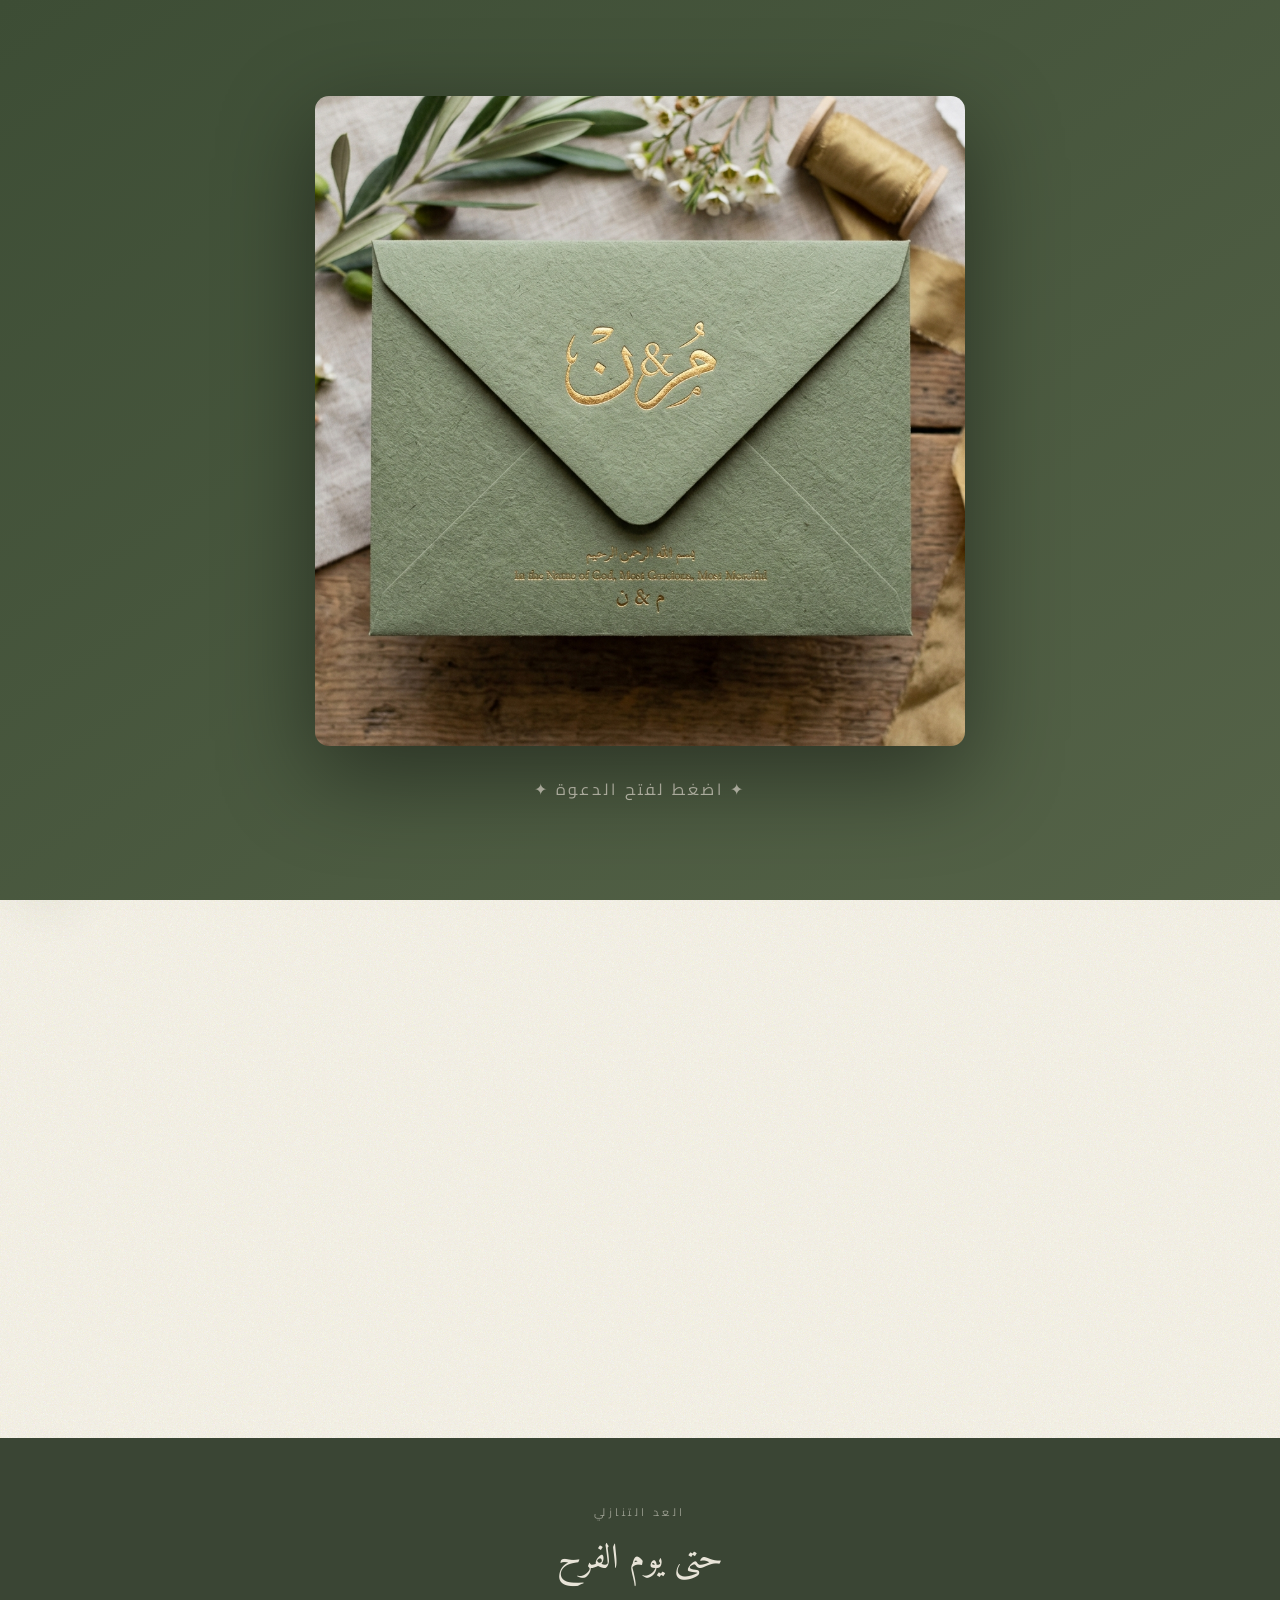
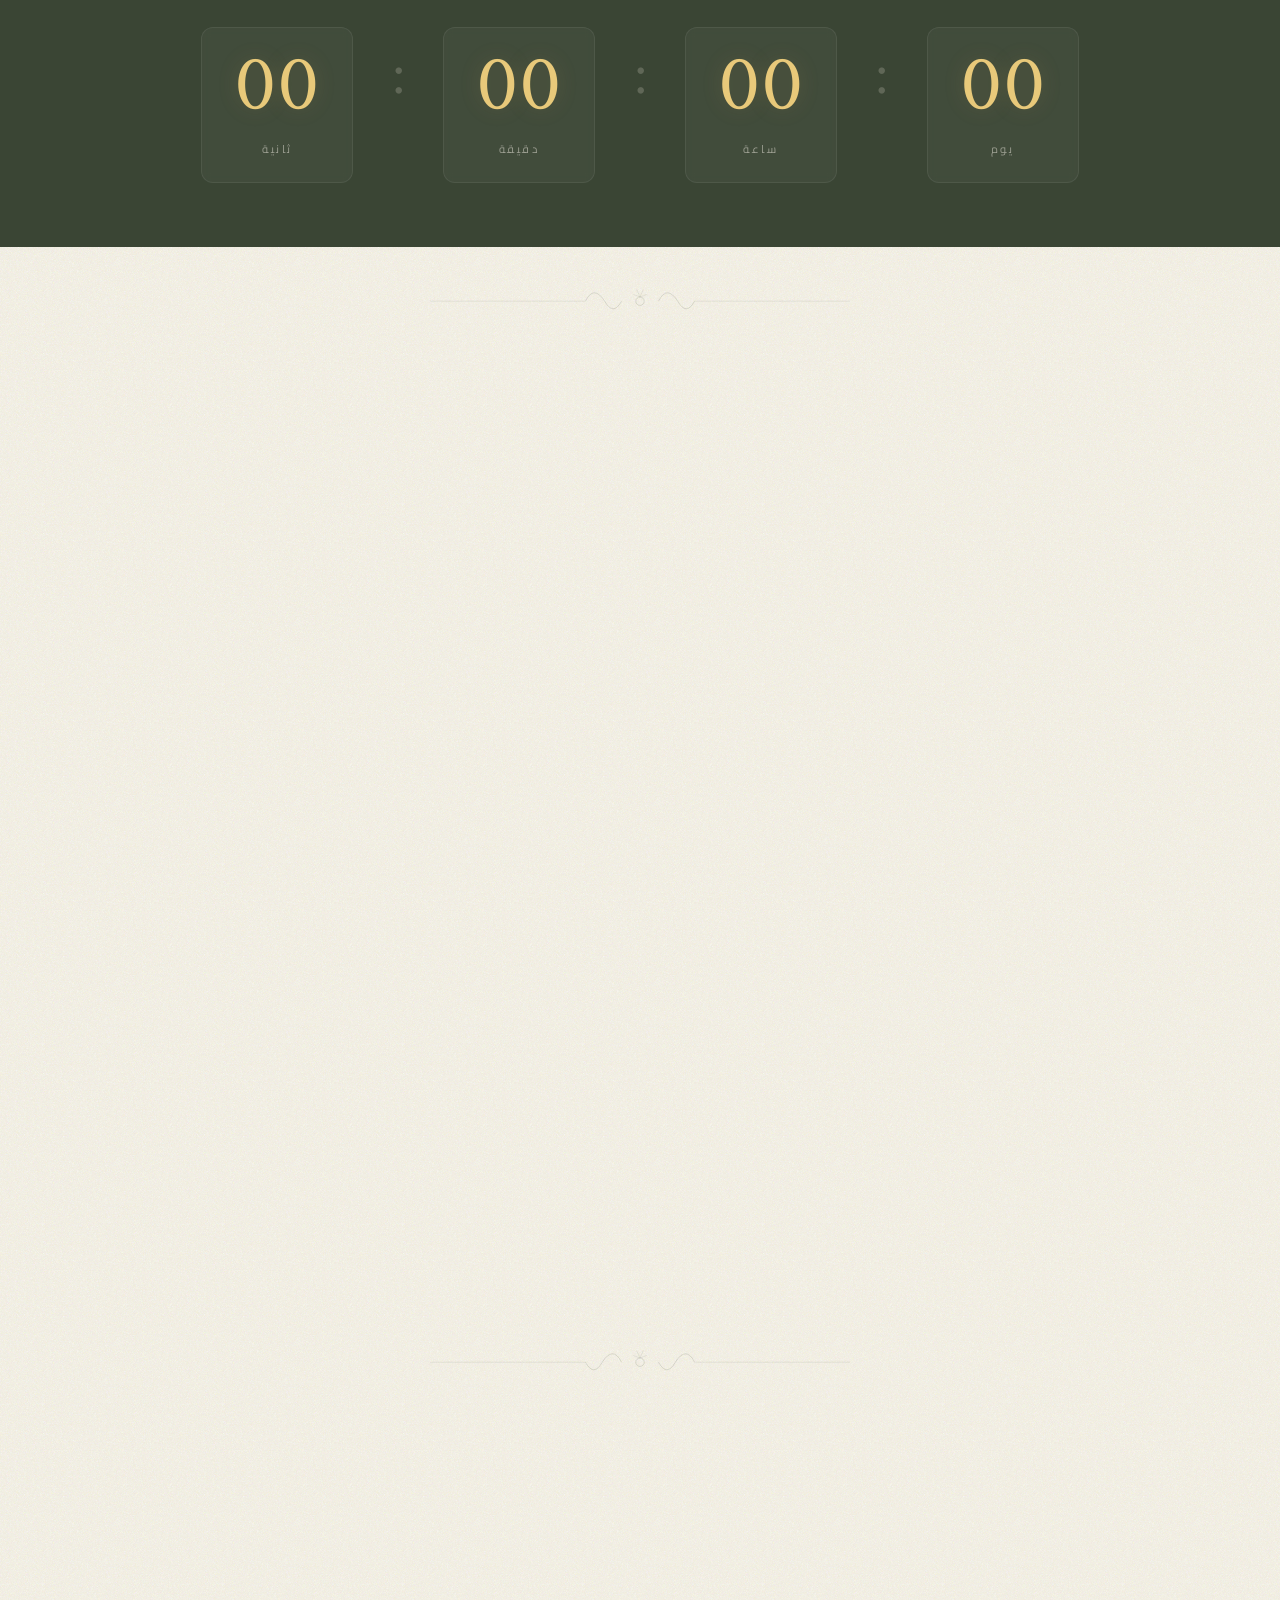
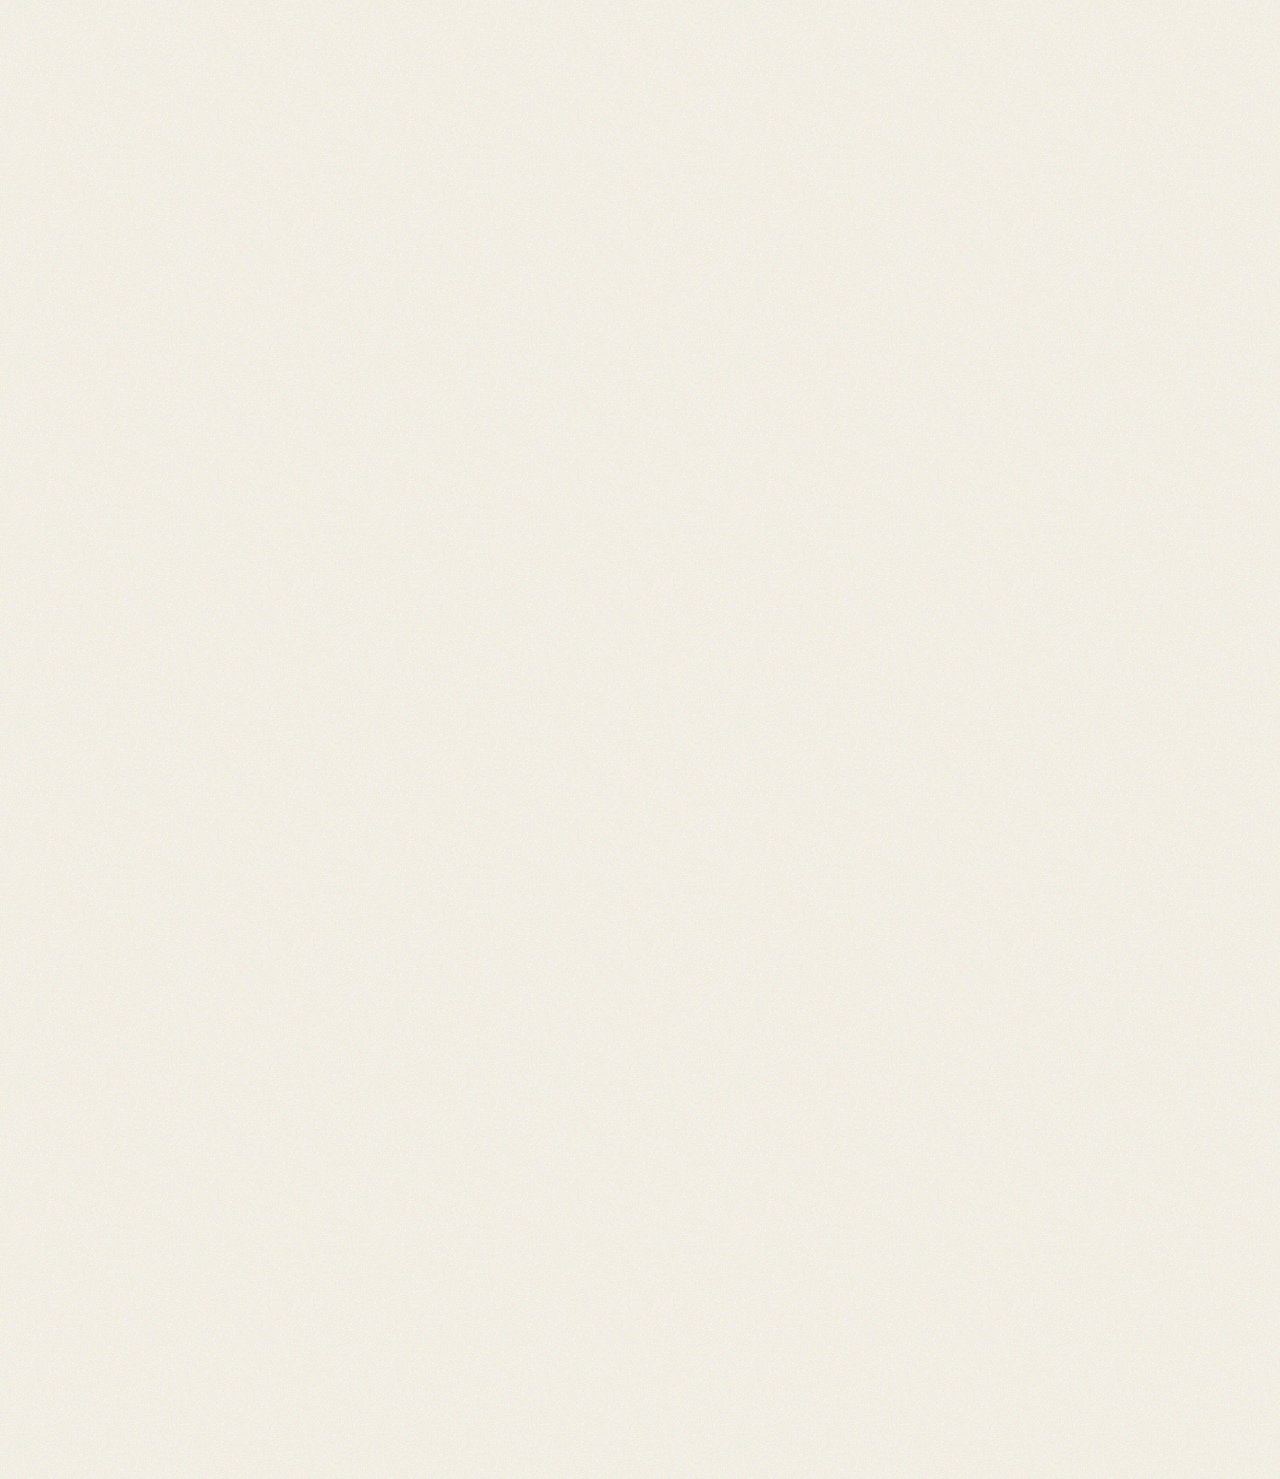
==== index.html @ 053facf9 "Initial commit: Arabic RTL Wedding Invitation" ====
<!DOCTYPE html>
<html lang="ar" dir="rtl" id="html-root">
<head>
  <meta charset="UTF-8" />
  <meta name="viewport" content="width=device-width, initial-scale=1.0, viewport-fit=cover" />
  <title>دعوة زفاف محمد &amp; ندى</title>
  <meta name="description" content="نتشرف بدعوتكم لحضور حفل زفافنا - محمد &amp; ندى — TomorrowLand، بنها" />
  <link rel="preconnect" href="https://fonts.googleapis.com" />
  <link rel="preconnect" href="https://fonts.gstatic.com" crossorigin />
  <link href="https://fonts.googleapis.com/css2?family=Cairo:wght@300;400;600;700&family=Tajawal:wght@300;400;500;700&family=Amiri:ital,wght@0,400;0,700;1,400&family=Cormorant+Garamond:ital,wght@0,300;0,400;1,300;1,400&display=swap" rel="stylesheet" />

  <!-- Ambient wedding music (royalty-free, hosted on CDN) -->
  <audio id="bg-music" loop preload="none">
    <source src="https://www.soundhelix.com/examples/mp3/SoundHelix-Song-1.mp3" type="audio/mpeg" />
  </audio>

  <style>
    /* ══════════════════════════════════════════════
       DESIGN TOKENS
    ══════════════════════════════════════════════ */
    :root {
      /* Day palette */
      --bg:           #ede9db;
      --bg-sec:       #e4e0d0;
      --bg-card:      rgba(237, 233, 219, 0.88);
      --fg:           #3a4534;
      --fg-light:     #62715a;
      --fg-muted:     #8a9a7a;
      --gold:         #b8954a;
      --gold-light:   #d4af6e;
      --gold-glow:    rgba(184,149,74,0.22);

      /* Countdown specific — warm ivory on sage */
      --cd-bg:        #3a4534;
      --cd-num:       #e8c97a;
      --cd-label:     rgba(232,228,216,0.55);
      --cd-sep:       rgba(232,228,216,0.22);
      --cd-title:     #e8e4d8;

      --border:       rgba(58,69,52,0.16);
      --shadow:       0 8px 32px rgba(58,69,52,0.10);
      --shadow-lg:    0 20px 56px rgba(58,69,52,0.16);
      --radius:       14px;
      --font-ar:      'Cairo','Tajawal',sans-serif;
      --font-en:      'Cormorant Garamond','Georgia',serif;
      --font-title:   'Amiri',serif;
      --ease:         cubic-bezier(0.4,0,0.2,1);
      --t:            all 0.5s var(--ease);
    }

    /* Night overrides */
    body.night {
      --bg:           #0c1008;
      --bg-sec:       #111a0e;
      --bg-card:      rgba(14,22,10,0.92);
      --fg:           #dfe8d5;
      --fg-light:     #a8b898;
      --fg-muted:     #6a7a5a;
      --gold:         #d4af6e;
      --gold-light:   #e8c97a;
      --gold-glow:    rgba(212,175,110,0.18);
      --cd-bg:        #0e1a0a;
      --cd-num:       #e8c97a;
      --cd-label:     rgba(180,200,160,0.5);
      --cd-sep:       rgba(180,200,160,0.18);
      --cd-title:     #dfe8d5;
      --border:       rgba(150,180,120,0.12);
      --shadow:       0 8px 32px rgba(0,0,0,0.45);
      --shadow-lg:    0 20px 56px rgba(0,0,0,0.6);
    }

    /* LTR overrides when language = EN */
    html[lang="en"] {
      direction: ltr;
    }
    html[lang="en"] body {
      text-align: left;
      font-family: var(--font-en);
    }

    /* ══════════════════════════════════════════════
       RESET
    ══════════════════════════════════════════════ */
    *, *::before, *::after { box-sizing: border-box; margin: 0; padding: 0; }
    html { scroll-behavior: smooth; -webkit-text-size-adjust: 100%; }
    body {
      font-family: var(--font-ar);
      background-color: var(--bg);
      color: var(--fg);
      direction: rtl;
      text-align: right;
      overflow-x: hidden;
      transition: background-color 0.8s ease, color 0.8s ease;
      background-image: url("data:image/svg+xml,%3Csvg viewBox='0 0 400 400' xmlns='http://www.w3.org/2000/svg'%3E%3Cfilter id='n'%3E%3CfeTurbulence type='fractalNoise' baseFrequency='0.85' numOctaves='4' stitchTiles='stitch'/%3E%3C/filter%3E%3Crect width='100%25' height='100%25' filter='url(%23n)'/%3E%3C/svg%3E");
      background-blend-mode: overlay;
      background-size: 180px;
    }
    img { display: block; max-width: 100%; height: auto; }
    a { color: inherit; text-decoration: none; }

    /* ══════════════════════════════════════════════
       SPLASH SCREEN
    ══════════════════════════════════════════════ */
    #splash {
      position: fixed; inset: 0; z-index: 9999;
      background: linear-gradient(145deg, #3d4d35, #556348);
      display: flex; flex-direction: column;
      align-items: center; justify-content: center;
      cursor: pointer;
      transition: opacity 0.9s var(--ease), transform 0.9s var(--ease);
    }
    #splash.hidden { opacity: 0; pointer-events: none; transform: scale(1.06); }

    .envelope-wrap {
      width: min(650px, 94vw); /* Increased size */
      animation: floatY 3.5s ease-in-out infinite;
      filter: drop-shadow(0 28px 48px rgba(0,0,0,0.45));
    }
    @keyframes floatY {
      0%,100% { transform: translateY(0); }
      50%      { transform: translateY(-14px); }
    }
    .envelope-wrap img { width: 100%; border-radius: 14px; }

    .splash-hint {
      margin-top: 1.8rem;
      color: rgba(228,224,210,0.82);
      font-size: clamp(0.8rem, 2.5vw, 1rem);
      letter-spacing: 0.18em;
      font-family: var(--font-ar);
      animation: blink 2.2s ease-in-out infinite;
    }
    .splash-hint-en { display: none; }
    html[lang="en"] .splash-hint    { display: none; }
    html[lang="en"] .splash-hint-en { display: block; }

    @keyframes blink { 0%,100%{opacity:.45} 50%{opacity:1} }

    /* ══════════════════════════════════════════════
       FLOATING CONTROLS BAR
    ══════════════════════════════════════════════ */
    #controls {
      position: fixed; top: 1rem; left: 1rem;
      z-index: 1000;
      display: flex; align-items: center; gap: 0.4rem;
      background: var(--bg-card);
      border: 1px solid var(--border);
      border-radius: 999px;
      padding: 0.3rem 0.5rem;
      backdrop-filter: blur(10px);
      box-shadow: var(--shadow);
      transition: var(--t);
    }

    .ctrl-btn {
      background: none; border: none; cursor: pointer;
      padding: 0.3rem 0.48rem;
      border-radius: 999px;
      font-size: 0.88rem;
      color: var(--fg-muted);
      font-family: var(--font-ar);
      font-weight: 600;
      line-height: 1;
      transition: var(--t);
      white-space: nowrap;
    }
    .ctrl-btn.active {
      background: var(--fg);
      color: var(--bg);
    }
    .ctrl-sep {
      width: 1px; height: 18px;
      background: var(--border);
      flex-shrink: 0;
    }

    /* Music button — bottom left */
    #music-btn {
      position: fixed; bottom: 1.4rem; left: 1.4rem;
      z-index: 1000;
      width: 2.8rem; height: 2.8rem;
      border-radius: 50%;
      background: var(--fg); color: var(--bg);
      border: none; cursor: pointer;
      display: flex; align-items: center; justify-content: center;
      font-size: 1.05rem;
      box-shadow: var(--shadow-lg);
      transition: var(--t);
    }
    #music-btn:hover { transform: scale(1.1); background: var(--gold); }
    #music-btn.playing { background: var(--gold); }

    /* Music wave animation inside button */
    .music-wave { display: none; gap: 2px; align-items: flex-end; height: 14px; }
    .music-wave span {
      display: block; width: 3px; background: var(--bg);
      border-radius: 2px; animation: wave 0.8s ease-in-out infinite;
    }
    .music-wave span:nth-child(2) { animation-delay: 0.15s; }
    .music-wave span:nth-child(3) { animation-delay: 0.3s; }
    #music-btn.playing .music-wave { display: flex; }
    #music-btn.playing .music-icon { display: none; }
    @keyframes wave {
      0%,100% { height: 4px; } 50% { height: 14px; }
    }

    /* ══════════════════════════════════════════════
       HERO
    ══════════════════════════════════════════════ */
    #hero {
      position: relative;
      min-height: 100svh;
      display: flex; flex-direction: column;
      align-items: center; justify-content: center;
      text-align: center;
      overflow: hidden;
      padding: 2rem 1.5rem 8rem;
    }

    .hero-bg {
      position: absolute; inset: 0;
      background-size: cover;
      background-position: center 30%;
      background-repeat: no-repeat;
      transition: opacity 0.9s ease;
    }
    .hero-bg-day   { background-image: url('venue-day.png');   opacity: 1; }
    .hero-bg-night { background-image: url('venue-night.png'); opacity: 0; }
    body.night .hero-bg-day   { opacity: 0; }
    body.night .hero-bg-night { opacity: 1; }

    #hero::after {
      content: ''; position: absolute; inset: 0;
      background: linear-gradient(to bottom,
        rgba(0,0,0,0.06) 0%, rgba(0,0,0,0.01) 45%, var(--bg) 100%);
      transition: background 0.9s ease;
    }
    body.night #hero::after {
      background: linear-gradient(to bottom,
        rgba(0,0,0,0.40) 0%, rgba(0,0,0,0.18) 45%, var(--bg) 100%);
    }

    .hero-content {
      position: relative; z-index: 2;
      display: flex; flex-direction: column; align-items: center; gap: 1rem;
      padding: 0 1rem;
    }

    .hero-sup {
      font-size: clamp(0.65rem, 2vw, 0.8rem);
      letter-spacing: 0.28em; text-transform: uppercase;
      color: var(--fg-muted); font-weight: 400;
      transition: color 0.8s ease;
    }
    body.night .hero-sup { color: rgba(200,190,155,0.78); }

    .hero-names {
      font-family: var(--font-title);
      font-size: clamp(3rem, 9vw, 6.5rem);
      font-weight: 400; line-height: 1.1;
      color: var(--fg); transition: color 0.8s ease;
    }
    html[lang="en"] .hero-names { font-family: var(--font-en); }
    body.night .hero-names { color: #f0ece0; }

    .hero-amp { color: var(--gold); font-style: italic; }

    .hero-date {
      font-size: clamp(0.7rem, 2vw, 0.82rem);
      letter-spacing: 0.3em; text-transform: uppercase;
      color: var(--fg-muted); font-weight: 400;
    }
    body.night .hero-date { color: rgba(200,190,155,0.65); }

    .hero-divider {
      width: 55px; height: 1px;
      background: var(--gold); opacity: 0.55;
    }

    /* ── Scroll hint ── */
    .scroll-hint {
      position: absolute; bottom: 2.5rem; left: 50%;
      transform: translateX(-50%); z-index: 2;
      display: flex; flex-direction: column; align-items: center; gap: 0.4rem;
      color: var(--fg-muted); font-size: 0.65rem; letter-spacing: 0.18em;
      animation: fadeUp 2s 1.8s both;
    }
    @keyframes fadeUp {
      from { opacity:0; transform: translateX(-50%) translateY(10px); }
      to   { opacity:1; transform: translateX(-50%) translateY(0); }
    }
    .mouse-box {
      width: 20px; height: 32px;
      border: 1.5px solid var(--fg-muted); border-radius: 10px;
      display: flex; align-items: flex-start; justify-content: center;
      padding-top: 4px;
    }
    .mouse-dot {
      width: 2.5px; height: 7px;
      background: var(--fg-muted); border-radius: 2px;
      animation: dotScroll 1.9s ease-in-out infinite;
    }
    @keyframes dotScroll {
      0%   { transform:translateY(0); opacity:1; }
      100% { transform:translateY(10px); opacity:0; }
    }

    /* ══════════════════════════════════════════════
       SECTIONS — COMMON
    ══════════════════════════════════════════════ */
    .section-wrap {
      width: 100%; max-width: 860px;
      margin: 0 auto; padding: 4.5rem 1.5rem;
    }
    .section-label {
      display: block;
      font-size: 0.68rem; letter-spacing: 0.32em;
      text-transform: uppercase;
      color: var(--fg-muted); margin-bottom: 0.9rem;
    }
    .section-title {
      font-family: var(--font-title);
      font-size: clamp(2rem, 5vw, 3.2rem);
      font-weight: 400; line-height: 1.3;
      color: var(--fg); margin-bottom: 0.4rem;
    }
    html[lang="en"] .section-title { font-family: var(--font-en); }

    .ornament {
      display: flex; align-items: center; justify-content: center;
      gap: 1rem; margin: 2rem 0;
    }
    .ornament::before,.ornament::after {
      content:''; height: 1px; width: 55px; background: var(--border);
    }
    .ornament-icon { color: var(--gold); font-size: 1rem; }

    /* Reveal animation */
    .reveal { opacity:0; transform:translateY(28px); transition: opacity 0.8s ease, transform 0.8s ease; }
    .reveal.visible { opacity:1; transform:translateY(0); }

    /* ══════════════════════════════════════════════
       INVITATION TEXT
    ══════════════════════════════════════════════ */
    #invitation { text-align:center; }

    .basmala {
      font-family: var(--font-title);
      font-size: clamp(1.4rem, 4vw, 2rem);
      color: var(--fg); opacity:.82; margin-bottom: 1.8rem;
    }
    .invite-text {
      font-size: clamp(1rem, 2.5vw, 1.15rem);
      color: var(--fg-light); line-height: 2.1;
      max-width: 540px; margin: 0 auto 1.8rem; font-weight: 300;
    }
    .invite-text strong { font-weight:700; color:var(--fg); }
    html[lang="en"] .invite-text { font-family: var(--font-en); font-size: clamp(1rem,2.5vw,1.2rem); }

    /* i18n hidden helpers */
    .ar { } .en { display:none; }
    html[lang="en"] .ar { display:none; }
    html[lang="en"] .en { display:block; }
    html[lang="en"] span.en { display:inline; }
    html[lang="en"] span.ar { display:none; }

    /* ══════════════════════════════════════════════
       COUNTDOWN  ← REDESIGNED
    ══════════════════════════════════════════════ */
    #countdown {
      background: var(--cd-bg);
      padding: 4rem 1.5rem;
      text-align: center;
      transition: background 0.8s ease;
    }

    #countdown .section-label { color: var(--cd-label); }
    #countdown .section-title { color: var(--cd-title); font-size: clamp(1.4rem,4vw,2.2rem); }

    .cd-grid {
      display: flex; justify-content: center; align-items: flex-start;
      gap: clamp(0.6rem, 3vw, 2.4rem);
      margin-top: 2.8rem; flex-wrap: wrap;
    }

    .cd-item {
      display: flex; flex-direction: column; align-items: center;
      gap: 0.5rem;
      background: rgba(255,255,255,0.04);
      border: 1px solid rgba(255,255,255,0.07);
      border-radius: 12px;
      padding: clamp(1rem,2.5vw,1.4rem) clamp(1.2rem,3vw,2rem);
      min-width: clamp(70px,15vw,110px);
      backdrop-filter: blur(4px);
    }

    .cd-num {
      font-family: var(--font-title);
      font-size: clamp(2.6rem, 7vw, 5rem);
      line-height: 1; font-weight:400;
      color: var(--cd-num);
      text-shadow: 0 0 20px var(--gold-glow);
    }

    .cd-lbl {
      font-family: var(--font-ar);
      font-size: clamp(0.58rem, 1.5vw, 0.7rem);
      letter-spacing: 0.22em; text-transform: uppercase;
      color: var(--cd-label); font-weight:400;
    }
    html[lang="en"] .cd-lbl { font-family: var(--font-en); letter-spacing: 0.18em; }

    .cd-sep {
      font-family: var(--font-title);
      font-size: clamp(2rem, 5vw, 3.8rem);
      color: var(--cd-sep);
      margin-top: clamp(1rem, 2.5vw, 1.4rem);
      line-height: 1;
    }

    /* ══════════════════════════════════════════════
       BOTANICAL DIVIDER
    ══════════════════════════════════════════════ */
    .botanical-divider {
      width:100%; overflow:hidden;
      display:flex; align-items:center; justify-content:center;
      padding: 1.8rem 0; opacity:.45;
      color: var(--fg);
    }
    .botanical-svg { width: min(420px, 85vw); }

    /* ══════════════════════════════════════════════
       LOCATION
    ══════════════════════════════════════════════ */
    #location { text-align:center; }

    .location-card {
      background: var(--bg-card);
      border: 1px solid var(--border);
      border-radius: var(--radius);
      padding: clamp(1.5rem,4vw,2.5rem) clamp(1.2rem,4vw,2.2rem);
      backdrop-filter: blur(10px);
      box-shadow: var(--shadow-lg);
      max-width: 540px; margin: 0 auto;
      transition: var(--t);
    }
    .location-card:hover {
      transform: translateY(-4px);
      box-shadow: 0 28px 64px rgba(58,69,52,0.18);
    }

    .venue-img-wrap {
      width:100%; border-radius: 10px; overflow:hidden;
      margin-bottom: 1.5rem;
    }
    .venue-img-wrap img {
      width:100%; height: clamp(150px,30vw,220px);
      object-fit:cover; border-radius:10px;
      transition: opacity 0.5s ease;
    }

    .venue-name {
      font-family: var(--font-title);
      font-size: clamp(1.7rem,5vw,2.3rem);
      color: var(--fg); font-weight:400;
      margin-bottom: 0.5rem;
    }

    .venue-address {
      font-size: clamp(0.9rem,2.5vw,1rem);
      color: var(--fg-light); line-height:1.8;
      margin-bottom: 1.2rem;
    }

    .venue-time {
      display:flex; align-items:center; justify-content:center;
      gap: 0.5rem;
      font-size: clamp(0.82rem,2vw,0.92rem);
      color: var(--fg-muted); margin-bottom: 1.8rem;
    }

    .btn-map {
      display:inline-flex; align-items:center; gap: 0.5rem;
      background: var(--fg); color: var(--bg);
      padding: 0.78rem clamp(1.4rem,4vw,2.2rem);
      border-radius: 999px;
      font-family: var(--font-ar); font-size: clamp(0.82rem,2vw,0.92rem);
      font-weight:600; letter-spacing:0.04em;
      transition: var(--t);
    }
    .btn-map:hover { background: var(--gold); color:#fff; transform:translateY(-2px); }

    /* ══════════════════════════════════════════════
       TIMELINE
    ══════════════════════════════════════════════ */
    #timeline { text-align:center; }

    .timeline-icon { font-size: clamp(2.5rem,6vw,3.5rem); opacity:.55; margin-bottom:1rem; }

    .timeline-list {
      display:flex; flex-direction:column; align-items:center;
      margin-top: 2.5rem;
      max-width: 480px; margin-left:auto; margin-right:auto;
    }

    .tl-item {
      display:flex; flex-direction:column; align-items:center; text-align:center;
    }
    .tl-time {
      font-size: clamp(0.68rem,1.8vw,0.78rem);
      letter-spacing:0.22em; color:var(--fg-muted);
      margin-bottom:0.28rem; font-weight:400;
    }
    .tl-name {
      font-size: clamp(1.05rem,3vw,1.28rem);
      font-weight:600; color:var(--fg); margin-bottom:0.22rem;
    }
    .tl-desc {
      font-size: clamp(0.82rem,2vw,0.92rem);
      color:var(--fg-muted); font-weight:300;
    }
    .tl-line { width:1px; height:48px; background:var(--border); margin:0.75rem 0; }

    /* ══════════════════════════════════════════════
       CLOSING
    ══════════════════════════════════════════════ */
    #closing { text-align:center; padding-bottom: 5rem; }

    .closing-names {
      font-family:var(--font-title);
      font-size: clamp(1.8rem,5vw,3rem);
      color:var(--gold); margin-bottom:.8rem;
    }
    .closing-line { width:70px; height:1px; background:var(--gold); margin:1.4rem auto; opacity:.4; }
    .closing-quote {
      font-family:var(--font-title);
      font-size: clamp(1.1rem,3vw,1.6rem);
      color:var(--fg); font-style:italic;
      line-height:1.85; max-width:480px;
      margin:0 auto 1.6rem; opacity:.78;
    }
    html[lang="en"] .closing-quote { font-family:var(--font-en); }
    .closing-meta { font-size: clamp(0.75rem,2vw,0.85rem); color:var(--fg-muted); letter-spacing:0.15em; }
    .closing-meta + .closing-meta { margin-top:0.35rem; }

    /* ══════════════════════════════════════════════
       RESPONSIVE BREAKPOINTS
    ══════════════════════════════════════════════ */

    /* ── Mobile (≤ 480px) ── */
    @media (max-width: 480px) {
      .section-wrap { padding: 3rem 1.1rem; }
      #countdown    { padding: 3rem 1rem; }
      #closing      { padding-bottom: 4rem; }
      .cd-item      { padding: 0.9rem 1rem; min-width: 62px; }
      .cd-grid      { gap: 0.4rem; }
      .location-card { padding: 1.4rem 1.1rem; }
      .hero-content { gap: 0.8rem; }
      .envelope-wrap { width: 92vw; }
      #controls { top: 0.7rem; left: 0.7rem; padding: 0.25rem 0.4rem; }
      .ctrl-btn { font-size: 0.78rem; padding: 0.28rem 0.4rem; }
    }

    /* ── Tablet (481px – 768px) ── */
    @media (min-width: 481px) and (max-width: 768px) {
      .section-wrap { padding: 4rem 1.4rem; }
      .cd-item      { min-width: 80px; }
      .location-card { max-width: 90%; }
      .closing-quote { font-size: 1.2rem; }
    }

    /* ── Tablet landscape / small laptop (769px – 1024px) ── */
    @media (min-width: 769px) and (max-width: 1024px) {
      .section-wrap   { padding: 5rem 2rem; max-width: 800px; }
      .location-card  { max-width: 500px; }
      .cd-grid        { gap: 1.6rem; }
    }

    /* ── Desktop (1025px +) ── */
    @media (min-width: 1025px) {
      .section-wrap { padding: 5.5rem 2.5rem; }
      .cd-item      { min-width: 110px; }
    }

    /* ── Very large screens (1440px+) ── */
    @media (min-width: 1440px) {
      .section-wrap { max-width: 960px; }
    }

    /* ── Safe area (notched phones) ── */
    @supports (padding: env(safe-area-inset-bottom)) {
      #music-btn {
        bottom: calc(1.4rem + env(safe-area-inset-bottom));
        left:   calc(1.4rem + env(safe-area-inset-left));
      }
    }

    /* ══════════════════════════════════════════════
       UTILITIES
    ══════════════════════════════════════════════ */
    .mt-1 { margin-top: 0.5rem; }
    .text-center { text-align:center; }
  </style>
</head>

<body>

<!-- ══ AUDIO ══ -->
<audio id="bg-music" loop preload="none">
  <!-- Calm classical piano string track -->
  <source src="https://cdn.pixabay.com/download/audio/2022/02/07/audio_6a3fc26ea3.mp3" type="audio/mpeg" />
</audio>

<!-- ══ SPLASH ══ -->
<div id="splash">
  <div class="envelope-wrap">
    <img src="envelope.png" alt="دعوة زفاف" />
  </div>
  <p class="splash-hint ar">✦ اضغط لفتح الدعوة ✦</p>
  <p class="splash-hint-en en">✦ Tap to open the invitation ✦</p>
</div>

<!-- ══ FLOATING CONTROLS ══ -->
<div id="controls">
  <!-- Theme -->
  <button class="ctrl-btn active" id="btn-day"   aria-label="وضع النهار">☀️</button>
  <button class="ctrl-btn"        id="btn-night" aria-label="وضع الليل">🌙</button>
  <div class="ctrl-sep"></div>
  <!-- Language -->
  <button class="ctrl-btn active" id="btn-ar" aria-label="عربي">ع</button>
  <button class="ctrl-btn"        id="btn-en" aria-label="English">EN</button>
</div>

<!-- Music button -->
<button id="music-btn" aria-label="تشغيل الموسيقى">
  <span class="music-icon">🎵</span>
  <span class="music-wave" aria-hidden="true">
    <span></span><span></span><span></span>
  </span>
</button>

<!-- ══ HERO ══ -->
<section id="hero">
  <div class="hero-bg hero-bg-day"></div>
  <div class="hero-bg hero-bg-night"></div>

  <div class="hero-content reveal">
    <span class="hero-sup ar">نتشرف بدعوتكم لحضور حفل زفافنا</span>
    <span class="hero-sup en">We joyfully invite you to celebrate our wedding</span>
    <div class="hero-divider"></div>
    <h1 class="hero-names">
      <span class="ar">محمد <span class="hero-amp">&amp;</span> ندى</span>
      <span class="en">Mohamed <span class="hero-amp">&amp;</span> Nada</span>
    </h1>
    <div class="hero-divider"></div>
    <span class="hero-date ar">السبت &nbsp;·&nbsp; ٤ أبريل ٢٠٢٦</span>
    <span class="hero-date en">Saturday &nbsp;·&nbsp; April 4, 2026</span>
  </div>

  <div class="scroll-hint">
    <div class="mouse-box"><div class="mouse-dot"></div></div>
    <span class="ar">اسحب للأسفل</span>
    <span class="en">Scroll down</span>
  </div>
</section>

<!-- ══ INVITATION TEXT ══ -->
<section id="invitation">
  <div class="section-wrap reveal">
    <p class="basmala ar">﷽</p>
    <p class="basmala en" style="font-family:var(--font-en);font-style:italic;opacity:.7">In the name of God, the Most Gracious</p>
    <div class="ornament"><span class="ornament-icon">✦</span></div>

    <p class="invite-text ar">
      لفرحنا اليوم ندعوكم، بالطيب والورد نلاقيكم،<br />
      وبالحب والخير نشكر تهانيكم
    </p>
    <p class="invite-text en">
      With joy in our hearts, we invite you to share<br />
      in the celebration of our most special day.
    </p>

    <p class="invite-text ar">
      يسعدنا أن نشارككم فرحة <strong>عقد قراننا</strong><br />
      ونتمنى أن تكونوا معنا في هذه اللحظة الجميلة
    </p>
    <p class="invite-text en">
      We are honored to share the joy of our <strong>wedding</strong><br />
      and hope to celebrate together with you.
    </p>
  </div>
</section>

<!-- ══ COUNTDOWN ══ -->
<div id="countdown">
  <span class="section-label ar">العد التنازلي</span>
  <span class="section-label en">Countdown</span>
  <h2 class="section-title ar">حتى يوم الفرح</h2>
  <h2 class="section-title en">Until Our Special Day</h2>

  <div class="cd-grid">
    <div class="cd-item">
      <span class="cd-num" id="cd-days">00</span>
      <span class="cd-lbl ar">يوم</span>
      <span class="cd-lbl en">Days</span>
    </div>
    <span class="cd-sep">:</span>
    <div class="cd-item">
      <span class="cd-num" id="cd-hours">00</span>
      <span class="cd-lbl ar">ساعة</span>
      <span class="cd-lbl en">Hours</span>
    </div>
    <span class="cd-sep">:</span>
    <div class="cd-item">
      <span class="cd-num" id="cd-mins">00</span>
      <span class="cd-lbl ar">دقيقة</span>
      <span class="cd-lbl en">Minutes</span>
    </div>
    <span class="cd-sep">:</span>
    <div class="cd-item">
      <span class="cd-num" id="cd-secs">00</span>
      <span class="cd-lbl ar">ثانية</span>
      <span class="cd-lbl en">Seconds</span>
    </div>
  </div>
</div>

<!-- ══ BOTANICAL DIVIDER ══ -->
<div class="botanical-divider">
  <svg class="botanical-svg" viewBox="0 0 500 60" fill="none" xmlns="http://www.w3.org/2000/svg">
    <line x1="0" y1="30" x2="185" y2="30" stroke="currentColor" stroke-opacity="0.28" stroke-width="0.8"/>
    <path d="M185 30 Q195 10 208 30 Q218 48 228 30" stroke="currentColor" stroke-opacity="0.38" stroke-width="1" fill="none"/>
    <circle cx="250" cy="30" r="5" fill="none" stroke="currentColor" stroke-opacity="0.38" stroke-width="1"/>
    <path d="M250 25 L254 16 M250 25 L246 16 M250 25 L258 22 M250 25 L242 22" stroke="currentColor" stroke-opacity="0.28" stroke-width="0.8"/>
    <path d="M272 30 Q282 10 295 30 Q305 48 315 30" stroke="currentColor" stroke-opacity="0.38" stroke-width="1" fill="none"/>
    <line x1="315" y1="30" x2="500" y2="30" stroke="currentColor" stroke-opacity="0.28" stroke-width="0.8"/>
  </svg>
</div>

<!-- ══ LOCATION ══ -->
<section id="location">
  <div class="section-wrap reveal">
    <span class="section-label ar">المكان والموعد</span>
    <span class="section-label en">Venue &amp; Date</span>
    <h2 class="section-title ar">كل ما تحتاج معرفته</h2>
    <h2 class="section-title en">Everything You Need to Know</h2>

    <div class="ornament"><span class="ornament-icon">✦</span></div>

    <div class="location-card reveal">
      <div class="venue-img-wrap">
        <img src="venue-day.png" alt="TomorrowLand" id="venue-img" />
      </div>

      <div class="venue-name">TomorrowLand</div>
      <p class="venue-address ar">
        بنها — الفلل<br />آخر شارع كوبري الفحص
      </p>
      <p class="venue-address en">
        Banha – Al-Fila District<br />End of Kobri Al-Fahss Street
      </p>

      <div class="venue-time">
        <span>🗓️</span>
        <span class="ar">السبت ٤ أبريل ٢٠٢٦ &nbsp;·&nbsp; الساعة ٥ مساءً</span>
        <span class="en">Saturday, April 4, 2026 &nbsp;·&nbsp; 5:00 PM</span>
      </div>

      <a
        href="https://maps.app.goo.gl/NnbBsHoTM3hTQ3tW8"
        target="_blank"
        rel="noopener noreferrer"
        class="btn-map"
      >
        📍 &nbsp;<span class="ar">خريطة الموقع</span><span class="en">Open in Maps</span>
      </a>
    </div>
  </div>
</section>

<!-- ══ BOTANICAL DIVIDER (flipped) ══ -->
<div class="botanical-divider" style="transform:scaleX(-1)">
  <svg class="botanical-svg" viewBox="0 0 500 60" fill="none" xmlns="http://www.w3.org/2000/svg">
    <line x1="0" y1="30" x2="185" y2="30" stroke="currentColor" stroke-opacity="0.28" stroke-width="0.8"/>
    <path d="M185 30 Q195 10 208 30 Q218 48 228 30" stroke="currentColor" stroke-opacity="0.38" stroke-width="1" fill="none"/>
    <circle cx="250" cy="30" r="5" fill="none" stroke="currentColor" stroke-opacity="0.38" stroke-width="1"/>
    <path d="M250 25 L254 16 M250 25 L246 16 M250 25 L258 22 M250 25 L242 22" stroke="currentColor" stroke-opacity="0.28" stroke-width="0.8"/>
    <path d="M272 30 Q282 10 295 30 Q305 48 315 30" stroke="currentColor" stroke-opacity="0.38" stroke-width="1" fill="none"/>
    <line x1="315" y1="30" x2="500" y2="30" stroke="currentColor" stroke-opacity="0.28" stroke-width="0.8"/>
  </svg>
</div>

<!-- ══ TIMELINE ══ -->
<section id="timeline">
  <div class="section-wrap reveal">
    <div class="timeline-icon">💍</div>
    <span class="section-label ar">ما أعددناه لكم</span>
    <span class="section-label en">What We've Planned for You</span>
    <h2 class="section-title ar">برنامج الحفل</h2>
    <h2 class="section-title en">Order of the Day</h2>

    <div class="timeline-list">

      <div class="tl-item reveal">
        <span class="tl-time">٥:٠٠ PM</span>
        <span class="tl-name ar">الاستقبال والترحيب</span>
        <span class="tl-name en">Arrival &amp; Welcome</span>
        <span class="tl-desc ar">نرحب بضيوفنا الكرام</span>
        <span class="tl-desc en">Welcoming our beloved guests</span>
      </div>

      <div class="tl-line"></div>

      <div class="tl-item reveal">
        <span class="tl-time">٥:٣٠ PM</span>
        <span class="tl-name ar">عقد الزواج</span>
        <span class="tl-name en">Wedding Ceremony</span>
        <span class="tl-desc ar">حفل عقد القران الرسمي</span>
        <span class="tl-desc en">The official marriage ceremony</span>
      </div>

      <div class="tl-line"></div>

      <div class="tl-item reveal">
        <span class="tl-time">٦:٠٠ PM</span>
        <span class="tl-name ar">العشاء والاحتفال</span>
        <span class="tl-name en">Dinner &amp; Celebration</span>
        <span class="tl-desc ar">مائدة غنية وأجواء احتفالية مميزة</span>
        <span class="tl-desc en">A lavish dinner with festive atmosphere</span>
      </div>

      <div class="tl-line"></div>

      <div class="tl-item reveal">
        <span class="tl-time">٨:٠٠ PM</span>
        <span class="tl-name ar">السهرة والموسيقى</span>
        <span class="tl-name en">Evening &amp; Music</span>
        <span class="tl-desc ar">حفلة رقص وسهرة لا تُنسى</span>
        <span class="tl-desc en">Dancing and an unforgettable night</span>
      </div>

    </div>
  </div>
</section>

<!-- ══ CLOSING ══ -->
<section id="closing">
  <div class="section-wrap reveal">
    <div class="closing-names ar">محمد &amp; ندى</div>
    <div class="closing-names en">Mohamed &amp; Nada</div>
    <div class="closing-line"></div>
    <p class="closing-quote ar">"ومن آياته أن خلق لكم من أنفسكم أزواجاً لتسكنوا إليها"</p>
    <p class="closing-quote en">"And of His signs is that He created for you mates that you may find tranquility in them"</p>
    <div class="closing-line"></div>
    <p class="closing-meta ar">السبت ٤ أبريل ٢٠٢٦ — الساعة ٥ مساءً</p>
    <p class="closing-meta en">Saturday, April 4, 2026 — 5:00 PM</p>
    <p class="closing-meta mt-1">TomorrowLand · بنها · الفلل</p>
    
    <!-- Credit Link -->
    <div style="margin-top: 4rem; font-family: var(--font-en); font-size: 0.85rem; color: var(--fg-muted); letter-spacing: 0.05em; opacity: 0.8;">
      by: <a href="https://abdosaidedle-pixel.github.io/Portofolio-Abdo-main/" target="_blank" style="color: var(--gold); text-decoration: underline;">Abdo said</a>
    </div>
  </div>
</section>

<!-- ══ JAVASCRIPT ══ -->
<script>
(function () {
  'use strict';

  /* ── DOM refs ── */
  const splash    = document.getElementById('splash');
  const htmlRoot  = document.getElementById('html-root');
  const btnDay    = document.getElementById('btn-day');
  const btnNight  = document.getElementById('btn-night');
  const btnAr     = document.getElementById('btn-ar');
  const btnEn     = document.getElementById('btn-en');
  const venueImg  = document.getElementById('venue-img');
  const musicBtn  = document.getElementById('music-btn');
  const bgMusic   = document.getElementById('bg-music');

  /* ── Splash ── */
  splash.addEventListener('click', openInvitation);
  splash.addEventListener('touchend', openInvitation, { passive: true });

  function openInvitation () {
    splash.classList.add('hidden');
    setTimeout(() => { splash.style.display = 'none'; }, 900);
    initReveal();
    // Try to start music on first user interaction
    tryPlayMusic();
  }

  /* ── Theme toggle ── */
  btnDay.addEventListener('click', () => setTheme('day'));
  btnNight.addEventListener('click', () => setTheme('night'));

  function setTheme (mode) {
    if (mode === 'night') {
      document.body.classList.add('night');
      btnNight.classList.add('active');
      btnDay.classList.remove('active');
      if (venueImg) venueImg.src = 'venue-night.png';
    } else {
      document.body.classList.remove('night');
      btnDay.classList.add('active');
      btnNight.classList.remove('active');
      if (venueImg) venueImg.src = 'venue-day.png';
    }
  }

  /* ── Language toggle ── */
  btnAr.addEventListener('click', () => setLang('ar'));
  btnEn.addEventListener('click', () => setLang('en'));

  function setLang (lang) {
    htmlRoot.setAttribute('lang', lang);
    htmlRoot.setAttribute('dir', lang === 'en' ? 'ltr' : 'rtl');
    document.body.style.direction  = lang === 'en' ? 'ltr' : 'rtl';
    document.body.style.textAlign  = lang === 'en' ? 'left' : 'right';
    document.body.style.fontFamily = lang === 'en'
      ? "var(--font-en)"
      : "var(--font-ar)";

    if (lang === 'en') {
      btnEn.classList.add('active');
      btnAr.classList.remove('active');
      // Move controls to right side for LTR
      document.getElementById('controls').style.left  = 'auto';
      document.getElementById('controls').style.right = '1rem';
      musicBtn.style.left  = 'auto';
      musicBtn.style.right = '1.4rem';
      document.title = 'Wedding Invitation — Mohamed & Nada';
    } else {
      btnAr.classList.add('active');
      btnEn.classList.remove('active');
      document.getElementById('controls').style.right = 'auto';
      document.getElementById('controls').style.left  = '1rem';
      musicBtn.style.right = 'auto';
      musicBtn.style.left  = '1.4rem';
      document.title = 'دعوة زفاف محمد & ندى';
    }
  }

  /* ── Countdown ── */
  const WEDDING = new Date('2026-04-04T17:00:00+02:00'); // Cairo time (UTC+2)

  function pad (n) { return String(Math.max(0,n)).padStart(2,'0'); }

  function tick () {
    const diff = WEDDING - Date.now();
    if (diff <= 0) {
      ['cd-days','cd-hours','cd-mins','cd-secs'].forEach(id =>
        document.getElementById(id).textContent = '00');
      return;
    }
    document.getElementById('cd-days').textContent  = pad(Math.floor(diff / 86400000));
    document.getElementById('cd-hours').textContent = pad(Math.floor(diff % 86400000 / 3600000));
    document.getElementById('cd-mins').textContent  = pad(Math.floor(diff % 3600000 / 60000));
    document.getElementById('cd-secs').textContent  = pad(Math.floor(diff % 60000 / 1000));
  }
  tick();
  setInterval(tick, 1000);

  /* ── Music ── */
  let musicOn = false;

  musicBtn.addEventListener('click', () => {
    musicOn ? pauseMusic() : tryPlayMusic();
  });

  function tryPlayMusic () {
    if (musicOn) return;
    bgMusic.volume = 0.35;
    bgMusic.play().then(() => {
      musicOn = true;
      musicBtn.classList.add('playing');
    }).catch(() => {
      // Autoplay blocked — user needs another click interaction
    });
  }

  function pauseMusic () {
    bgMusic.pause();
    musicOn = false;
    musicBtn.classList.remove('playing');
  }

  /* Music fades in gradually */
  bgMusic.addEventListener('play', () => {
    bgMusic.volume = 0;
    let vol = 0;
    const fadeIn = setInterval(() => {
      vol = Math.min(vol + 0.01, 0.35);
      bgMusic.volume = vol;
      if (vol >= 0.35) clearInterval(fadeIn);
    }, 80);
  });

  /* ── Scroll Reveal ── */
  function initReveal () {
    const io = new IntersectionObserver(entries => {
      entries.forEach(e => {
        if (e.isIntersecting) {
          e.target.classList.add('visible');
          io.unobserve(e.target);
        }
      });
    }, { threshold: 0.1 });
    document.querySelectorAll('.reveal').forEach(el => io.observe(el));
  }

  /* Re-run if splash already dismissed (e.g. hot-reload) */
  window.addEventListener('load', () => {
    if (splash.style.display === 'none') initReveal();
  });

})();
</script>

</body>
</html>
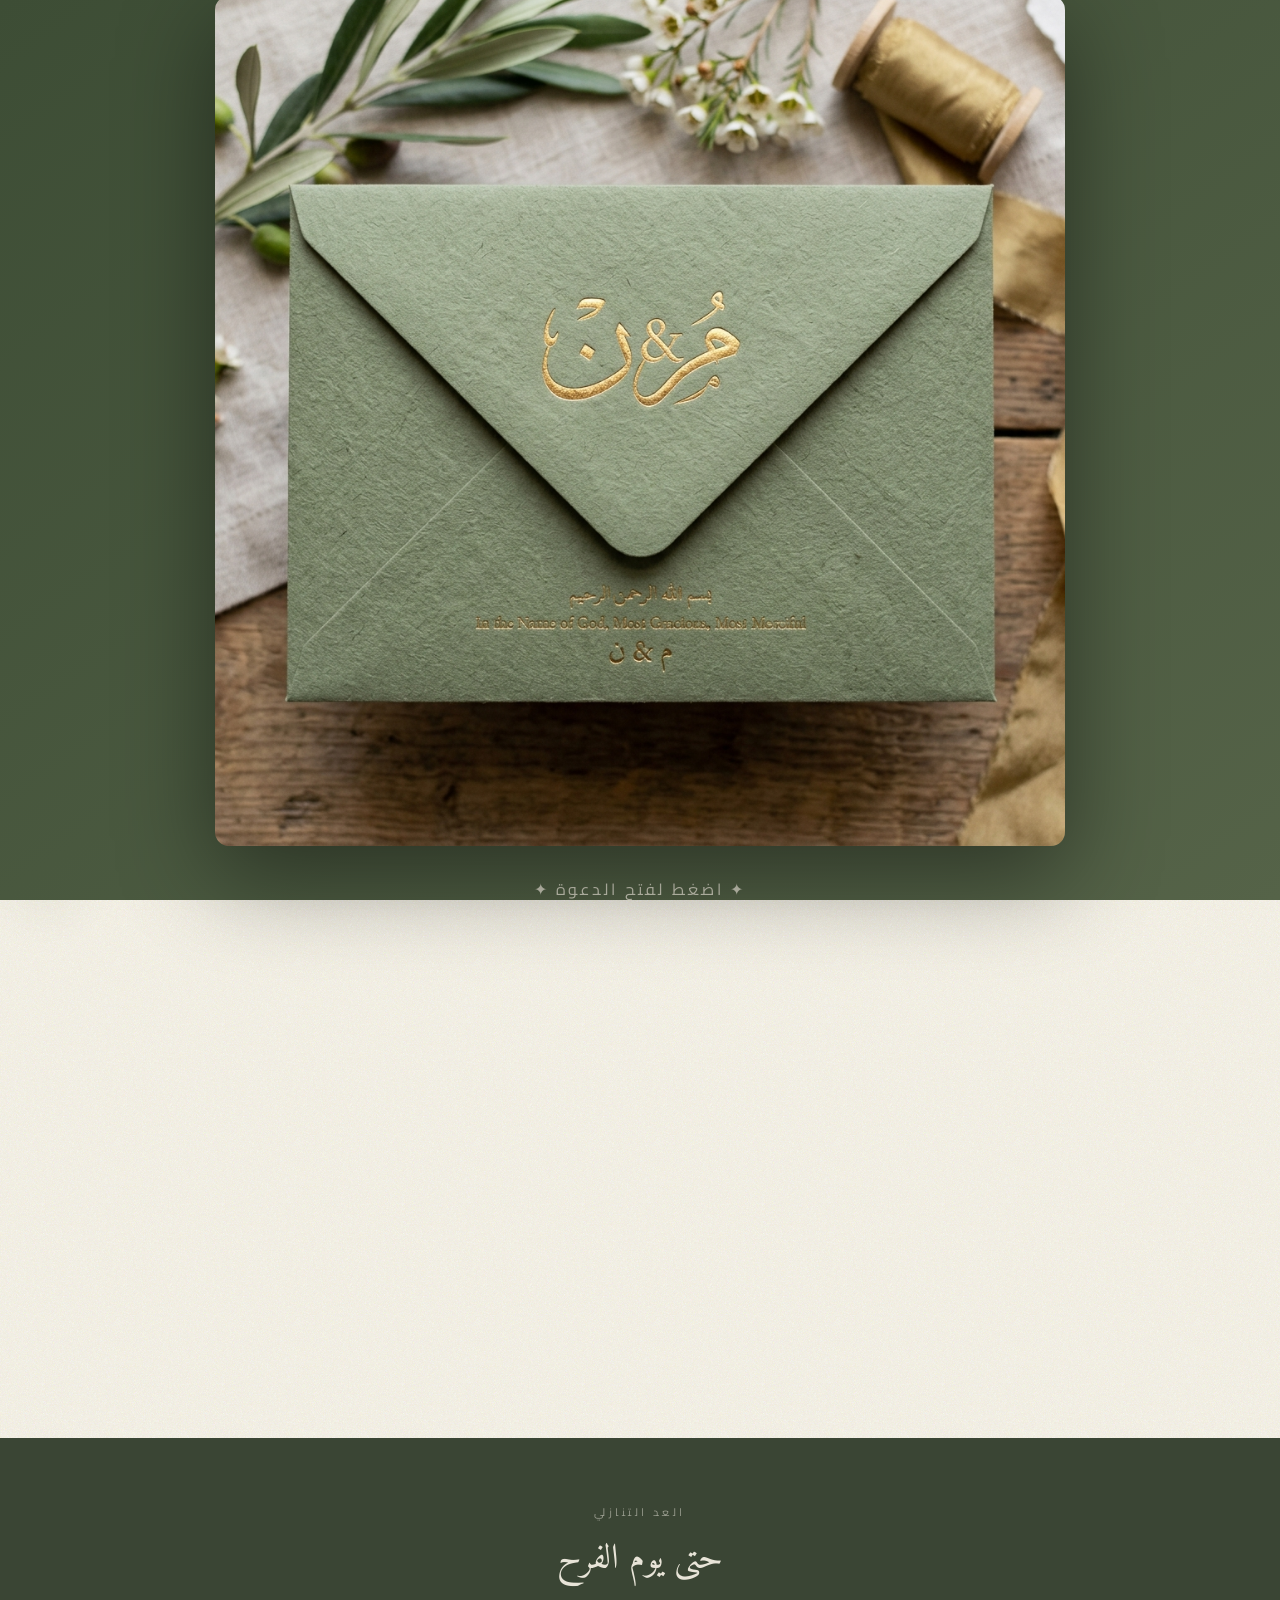
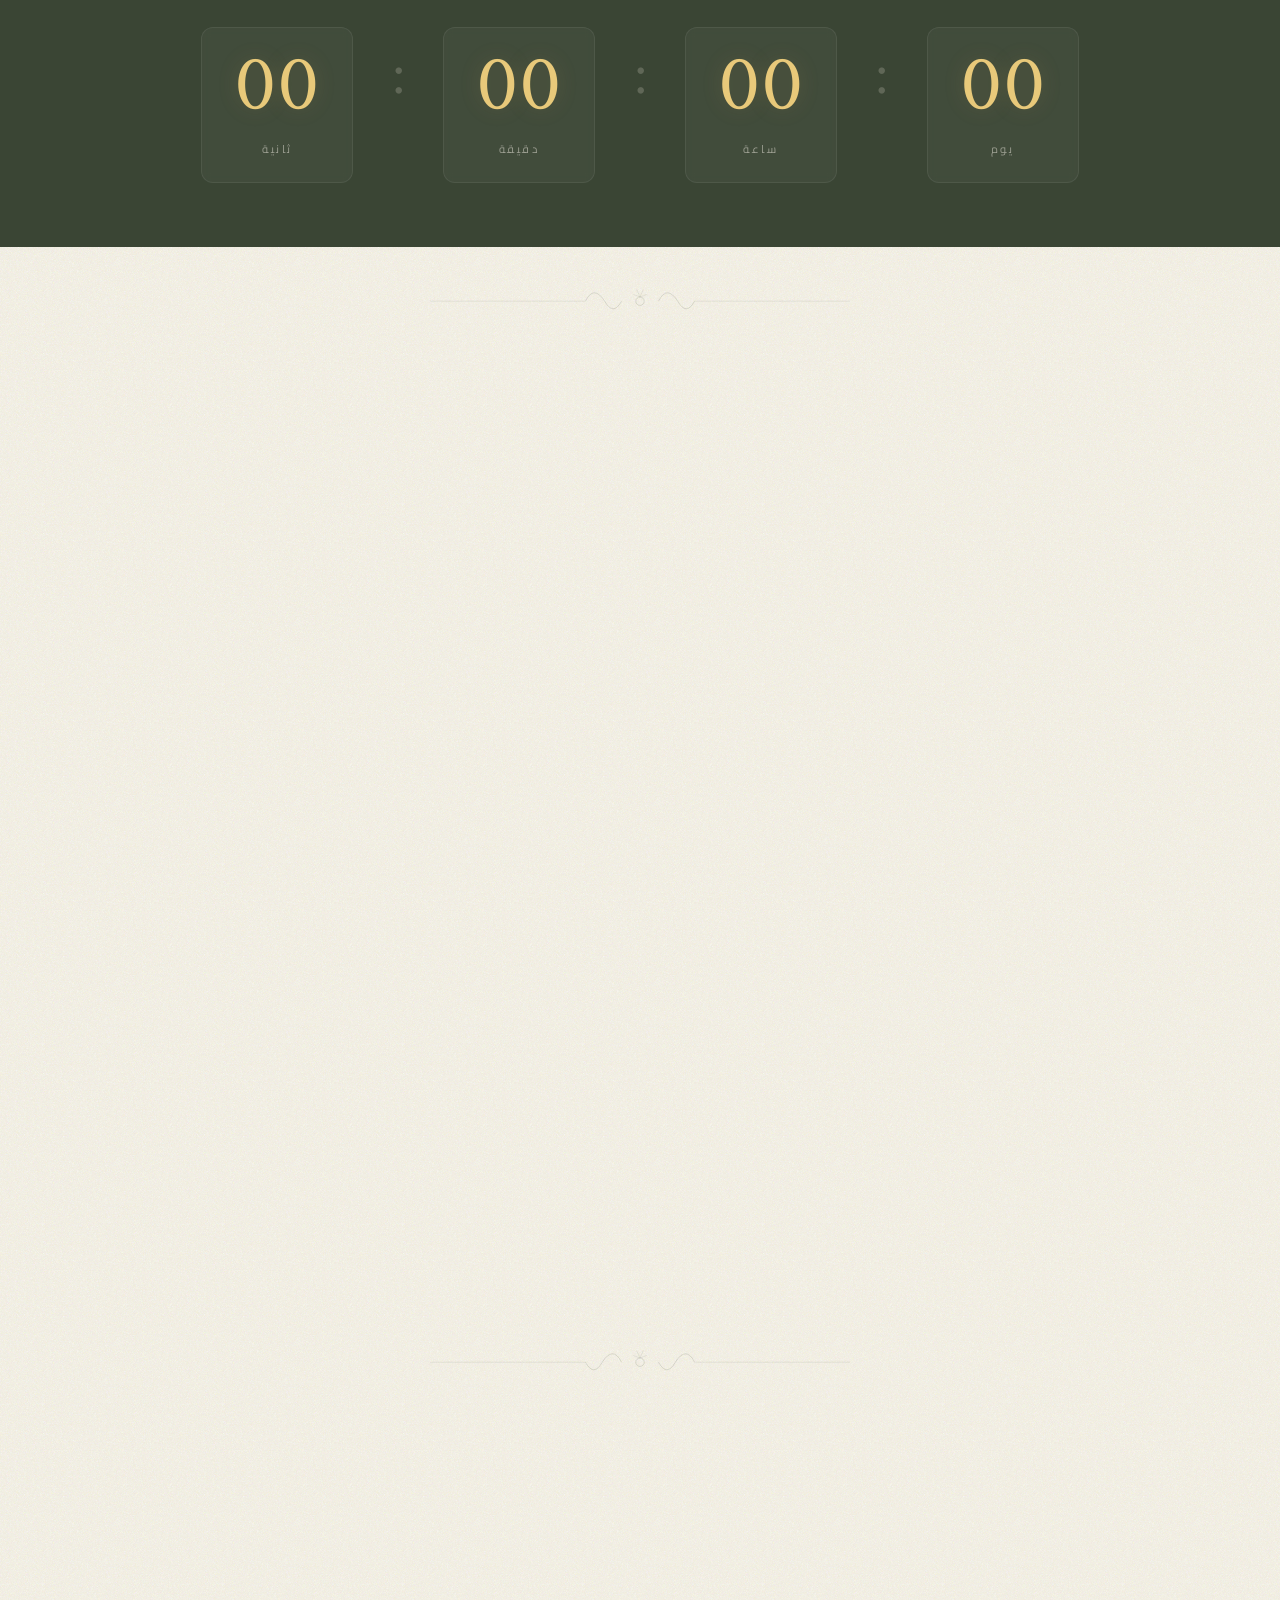
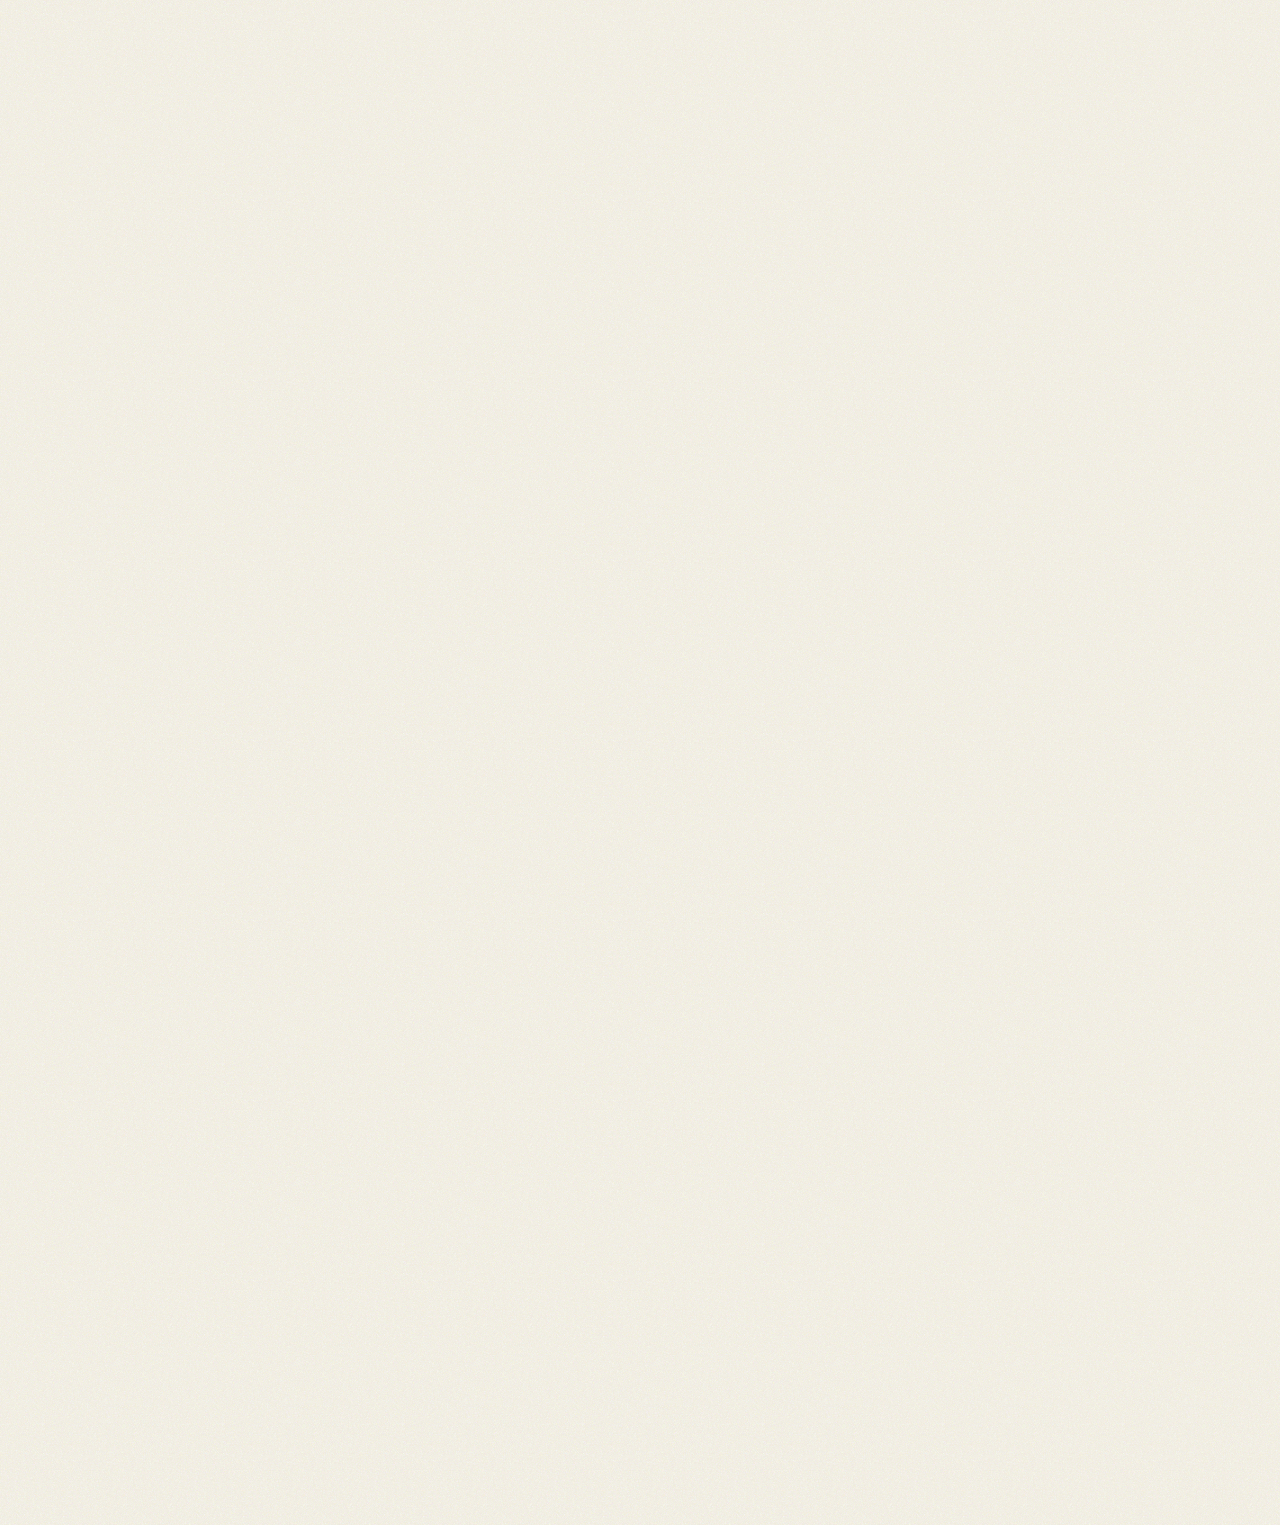
==== commit 0930970f: "Enhance envelope size, classical music, and style credit link" ====
--- a/index.html
+++ b/index.html
@@ -112,7 +112,7 @@
     #splash.hidden { opacity: 0; pointer-events: none; transform: scale(1.06); }
 
     .envelope-wrap {
-      width: min(650px, 94vw); /* Increased size */
+      width: min(850px, 98vw); /* Increased size to be very large */
       animation: floatY 3.5s ease-in-out infinite;
       filter: drop-shadow(0 28px 48px rgba(0,0,0,0.45));
     }
@@ -607,8 +607,8 @@
 
 <!-- ══ AUDIO ══ -->
 <audio id="bg-music" loop preload="none">
-  <!-- Calm classical piano string track -->
-  <source src="https://cdn.pixabay.com/download/audio/2022/02/07/audio_6a3fc26ea3.mp3" type="audio/mpeg" />
+  <!-- Calm classical piano track -->
+  <source src="https://cdn.pixabay.com/download/audio/2021/11/24/audio_9242d5fdef.mp3" type="audio/mpeg" />
 </audio>
 
 <!-- ══ SPLASH ══ -->
@@ -857,8 +857,25 @@
     <p class="closing-meta mt-1">TomorrowLand · بنها · الفلل</p>
     
     <!-- Credit Link -->
-    <div style="margin-top: 4rem; font-family: var(--font-en); font-size: 0.85rem; color: var(--fg-muted); letter-spacing: 0.05em; opacity: 0.8;">
-      by: <a href="https://abdosaidedle-pixel.github.io/Portofolio-Abdo-main/" target="_blank" style="color: var(--gold); text-decoration: underline;">Abdo said</a>
+    <div style="margin-top: 5rem; display: flex; justify-content: center;">
+      <a href="https://abdosaidedle-pixel.github.io/Portofolio-Abdo-main/" target="_blank" style="
+        font-family: 'Cormorant Garamond', 'Amiri', serif; 
+        font-size: 1.1rem; 
+        color: var(--gold); 
+        background-color: var(--bg-sec);
+        border: 1px solid var(--gold); 
+        border-radius: 999px; 
+        padding: 0.6rem 2rem; 
+        text-decoration: none; 
+        box-shadow: 0 4px 20px rgba(184, 149, 74, 0.15);
+        transition: all 0.4s ease;
+        display: inline-flex;
+        align-items: center;
+        gap: 0.6rem;
+      " onmouseover="this.style.transform='translateY(-3px)'; this.style.boxShadow='0 8px 25px rgba(184, 149, 74, 0.3)'; this.style.backgroundColor='var(--gold)'; this.style.color='var(--bg)';" onmouseout="this.style.transform='translateY(0)'; this.style.boxShadow='0 4px 20px rgba(184, 149, 74, 0.15)'; this.style.backgroundColor='var(--bg-sec)'; this.style.color='var(--gold)';">
+        <span style="font-size: 0.75rem; opacity: 0.8; text-transform: uppercase; letter-spacing: 0.25em;">Designed by</span>
+        <strong style="font-weight: 600; font-size: 1.35rem; letter-spacing: 0.05em;">Abdo said</strong>
+      </a>
     </div>
   </div>
 </section>
